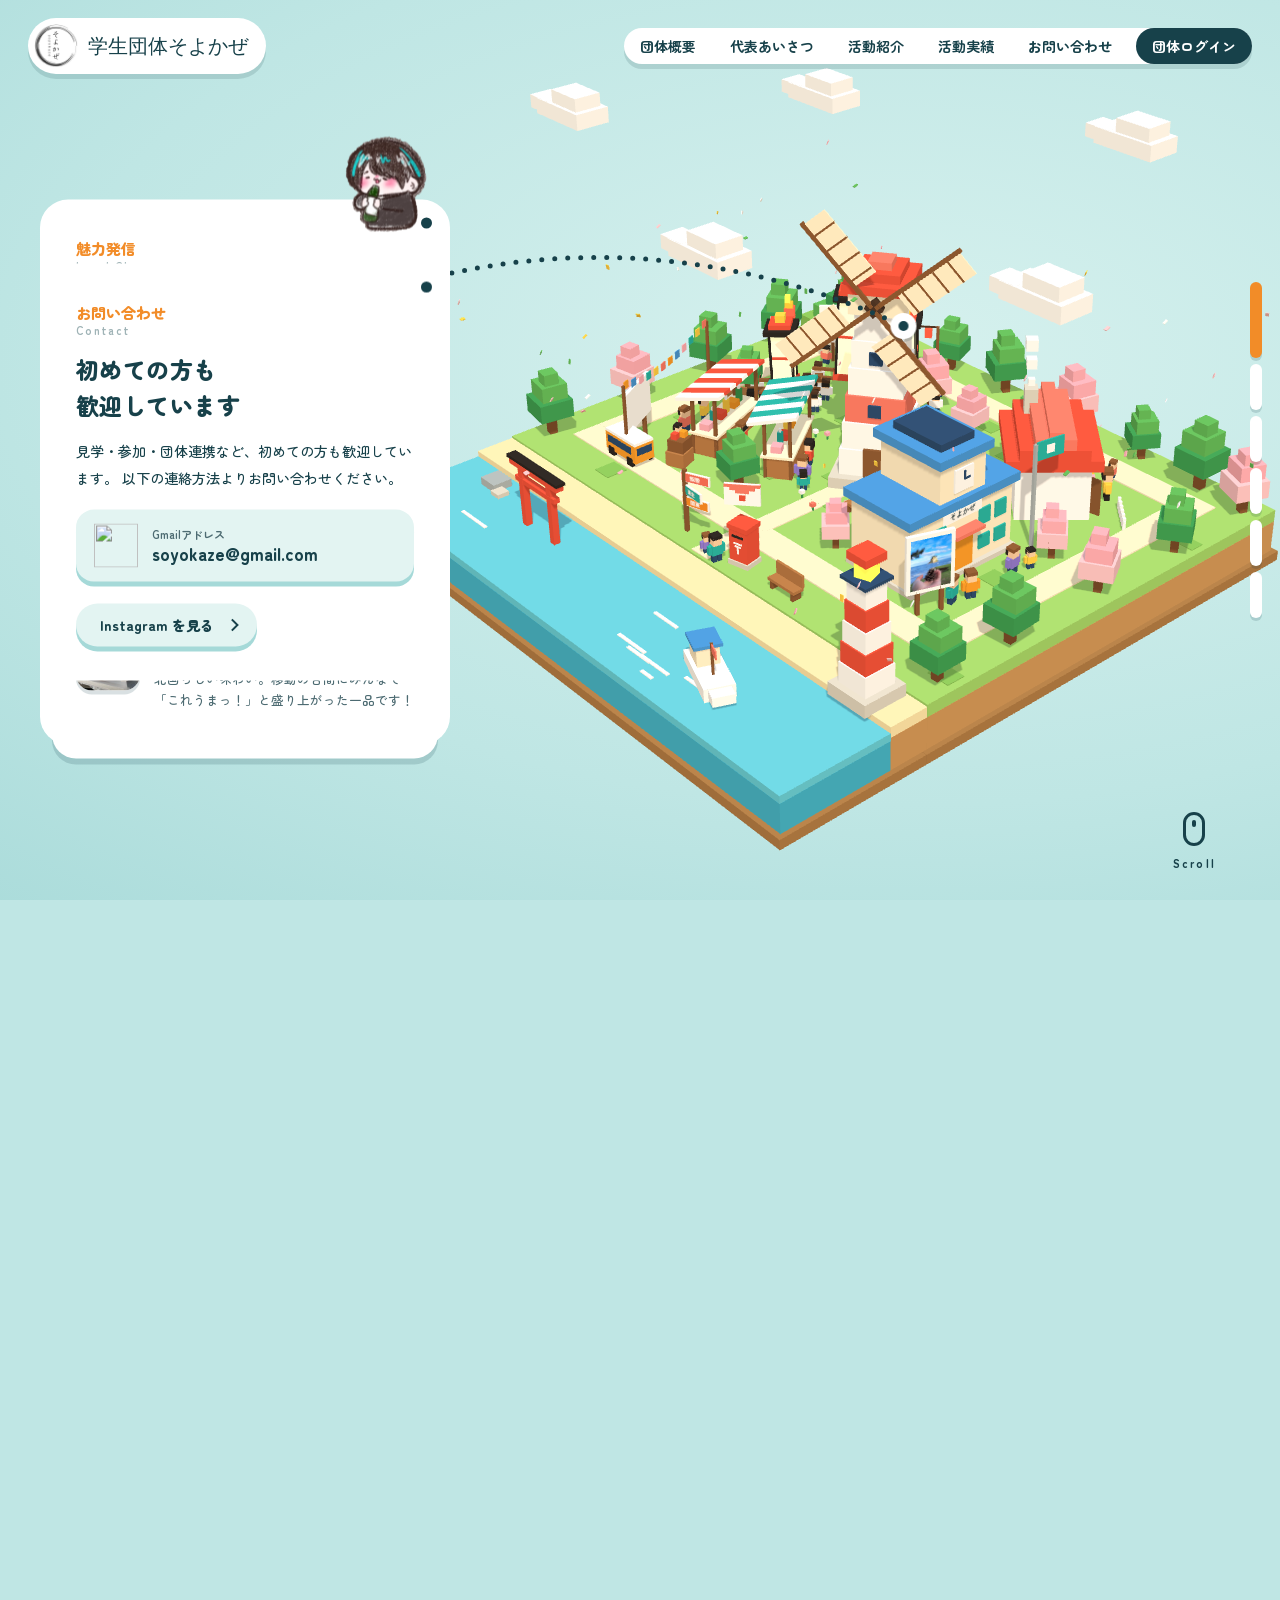
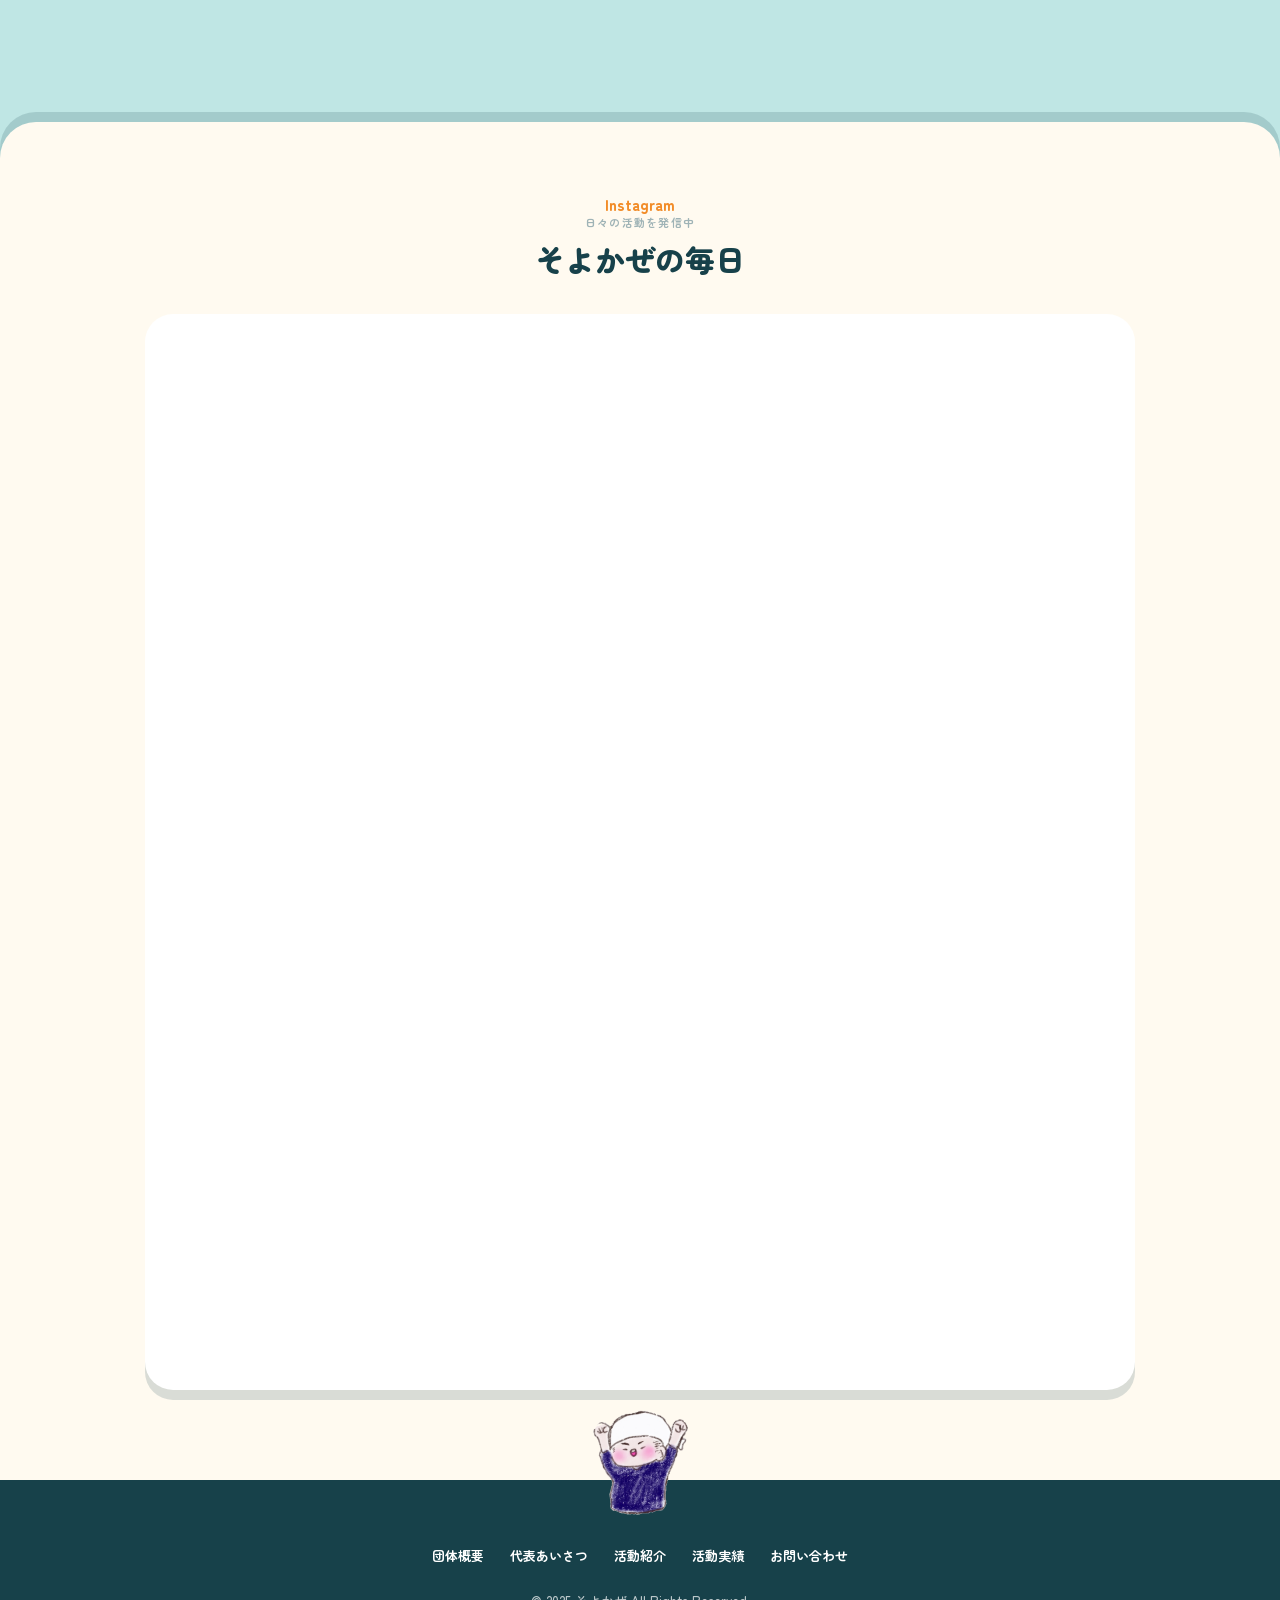
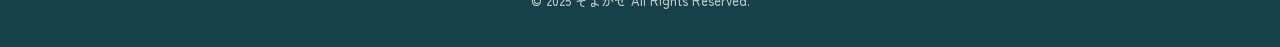
==== index.html @ c8d4e853 "トップページを立体の街（3D）に全面リニューアル - three.js でそよかぜの活動を表す島を作り、スクロールで街をめぐる構成に変更 - 共通ヘッダーを丸型メニューに変更し、下層フォルダでもリンク" ====
<!DOCTYPE html>
<html lang="ja">
<head>
  <meta charset="UTF-8">
  <meta name="viewport" content="width=device-width, initial-scale=1.0">
  <title>学生団体そよかぜ｜石巻・能登で活動する学生ボランティア団体</title>

  <!-- 検索結果に表示される説明文 -->
  <meta name="description" content="学生団体そよかぜは、宮城県石巻市・石川県能登町を中心に、地域の魅力発信や防災・子ども支援を行う学生ボランティア団体です。現地に行って考える活動を大切にしています。">
  <meta name="theme-color" content="#bfe6e4">

  <link rel="preconnect" href="https://fonts.googleapis.com">
  <link rel="preconnect" href="https://fonts.gstatic.com" crossorigin>
  <link href="https://fonts.googleapis.com/css2?family=Zen+Maru+Gothic:wght@500;700;900&display=swap" rel="stylesheet">

  <link rel="stylesheet" href="assets/css/sanitize.css">
  <link rel="stylesheet" href="assets/css/nav.css">
  <link rel="stylesheet" href="assets/css/home.css">

  <script type="application/ld+json">
  {
    "@context": "https://schema.org",
    "@type": "Organization",
    "name": "学生団体そよかぜ",
    "url": "http://soyokaze-hp.s3-website-ap-northeast-1.amazonaws.com/",
    "description": "能登町や石巻市で活動する学生ボランティア団体",
    "logo": "http://soyokaze-hp.s3-website-ap-northeast-1.amazonaws.com/assets/image/そよかぜマーク.jpg"
  }
  </script>
</head>
<body class="home">

  <div id="global-nav"></div>

  <!-- ▼ 立体の街をめぐるエリア。スクロールすると街が回り、カードが切り替わる ▼ -->
  <main class="journey" id="journey">
    <div class="stage" id="stage">

      <canvas class="stage-canvas" id="worldCanvas" aria-hidden="true"></canvas>

      <!-- カードと街をつなぐ点線 -->
      <svg class="stage-line" id="stageLine" aria-hidden="true"><path d=""/></svg>
      <span class="stage-spot" id="stageSpot" aria-hidden="true"></span>

      <div class="cards" id="cards">
        <!-- 1. ホーム -->
        <section class="panel is-active" id="home" data-label="ホーム">
          <img class="panel-illust" src="assets/image/thumb/illust1.png" alt="" width="360" height="298">
          <p class="panel-label">学生団体そよかぜ<span>Soyokaze</span></p>
          <h1 class="panel-title">ただいまと思える<br>場所を作る</h1>
          <p class="panel-text">
            宮城県石巻市・石川県能登町を中心に、地域の魅力発信や防災・子ども支援を行う学生ボランティア団体です。
            心地良いそよかぜを吹かすように、人と地域をやさしくつなぎます。
          </p>
          <div class="panel-actions">
            <a class="btn" href="#about" data-goto="1">街をめぐる</a>
            <a class="btn btn--ghost" href="#contact" data-goto="5">団体への支援をお願いいたします</a>
          </div>
        </section>

        <!-- 2. 団体概要 -->
        <section class="panel" id="about" data-label="団体概要">
          <p class="panel-label">団体概要<span>About</span></p>
          <h2 class="panel-title">人と地域を<br>やさしくつなぐ</h2>
          <ul class="mini-list">
            <li class="mini">
              <img src="assets/image/thumb/about1.jpg" alt="" width="320" height="320" loading="lazy">
              <div>
                <p class="mini-title">そよかぜとは？</p>
                <p class="mini-text">人と地域をやさしくつなぐ、学生主体のボランティア団体です。</p>
              </div>
            </li>
            <li class="mini">
              <img src="assets/image/thumb/about2.jpg" alt="" width="320" height="320" loading="lazy">
              <div>
                <p class="mini-title">活動エリア</p>
                <p class="mini-text">能登・東北を中心に、全国の地域と関東をつなぐ活動を行っています。</p>
              </div>
            </li>
            <li class="mini">
              <img src="assets/image/thumb/about3.jpg" alt="" width="320" height="320" loading="lazy">
              <div>
                <p class="mini-title">大切にしていること</p>
                <p class="mini-text">「楽しい」を起点に、防災や復興への関心につなげることを大切にしています。</p>
              </div>
            </li>
          </ul>
          <div class="panel-actions">
            <a class="btn" href="dantaigaiyou.html">団体概要ページへ</a>
          </div>
        </section>

        <!-- 3. 代表挨拶 -->
        <section class="panel" id="message" data-label="代表挨拶">
          <p class="panel-label">代表挨拶<span>Message</span></p>
          <div class="rep">
            <img class="rep-photo" src="assets/image/thumb/rep.jpg" alt="代表写真" width="360" height="360" loading="lazy">
            <h2 class="panel-title">真面目さ・楽しさ・<br>真剣さをモットーに</h2>
          </div>
          <p class="panel-text">
            こんにちは、そよかぜ代表のそよかぜ　たろうです。
            私たちは「真面目さ・楽しさ・真剣さ」をモットーに、宮城県石巻市と石川県能登町で復興・コミュニティ支援を行っています。
            メンバーの多くは学生で、卒業生もいます。
            団体の活動に参加してみたい、協力したい、関わってみたいなど、興味のある方、ご連絡お待ちしています！
          </p>
          <div class="panel-actions">
            <a class="btn" href="daihyou.html">代表挨拶ページへ</a>
          </div>
        </section>

        <!-- 4. 活動紹介 -->
        <section class="panel" id="activities" data-label="活動紹介">
          <p class="panel-label">活動紹介<span>Activities</span></p>
          <h2 class="panel-title">現地に行って、<br>いっしょに楽しむ</h2>
          <ul class="mini-list">
            <li class="mini">
              <img src="assets/image/thumb/act1.jpg" alt="" width="320" height="320" loading="lazy">
              <div>
                <p class="mini-meta"><span class="badge">物販</span>聖学院大学・2025.11.19</p>
                <p class="mini-text">サンタの格好をした学生と能登の支援品を販売しました。「うまいもん商店」は私たちが物販をする時に使っているお店の名前です。</p>
              </div>
            </li>
            <li class="mini">
              <img src="assets/image/thumb/act2.jpg" alt="" width="320" height="320" loading="lazy">
              <div>
                <p class="mini-meta"><span class="badge">つながり</span>能登・2025.07.4〜07.6</p>
                <p class="mini-text">あばれ祭り　美しく輝く切子たち</p>
              </div>
            </li>
            <li class="mini">
              <img src="assets/image/thumb/act3.jpg" alt="" width="320" height="320" loading="lazy">
              <div>
                <p class="mini-meta"><span class="badge">つながり</span>東京・2025.09.05</p>
                <p class="mini-text">東北スタディーツアーにて見学している様子。</p>
              </div>
            </li>
          </ul>
          <div class="panel-actions">
            <a class="btn" href="activites.html">活動紹介へ</a>
          </div>
        </section>

        <!-- 5. 魅力発信 -->
        <section class="panel" id="charm" data-label="魅力発信">
          <img class="panel-illust panel-illust--small" src="assets/image/thumb/illust6.png" alt="" width="297" height="360" loading="lazy">
          <p class="panel-label">魅力発信<span>Local&nbsp;Charm</span></p>
          <h2 class="panel-title">行ってみたくなる<br>地域の「うまいもん」</h2>
          <ul class="mini-list">
            <li class="mini">
              <img src="assets/image/thumb/charm1.jpg" alt="" width="320" height="320" loading="lazy">
              <div>
                <p class="mini-meta"><span class="badge">能登</span>2025年7月4日</p>
                <p class="mini-title">【美味しいお酒】竹葉 能登上撰</p>
                <p class="mini-text">やや甘口ながらキレが良く、ふっくらとした米の旨みが特徴です。</p>
              </div>
            </li>
            <li class="mini">
              <img src="assets/image/thumb/charm2.jpg" alt="" width="320" height="320" loading="lazy">
              <div>
                <p class="mini-meta"><span class="badge">能登</span>2025年7月6日</p>
                <p class="mini-title">【美味しいお菓子】能登の名物・ビーバー</p>
                <p class="mini-text">サクッと香ばしくて一度食べたら止まらない。遠征のたびについ買っちゃうお菓子です！</p>
              </div>
            </li>
            <li class="mini">
              <img src="assets/image/thumb/charm3.jpg" alt="" width="320" height="320" loading="lazy">
              <div>
                <p class="mini-meta"><span class="badge">東北</span>2025年2月22日</p>
                <p class="mini-title">【東北も美味い】サーモンとディルのピザ</p>
                <p class="mini-text">北国らしい味わい。移動の合間にみんなで「これうまっ！」と盛り上がった一品です！</p>
              </div>
            </li>
          </ul>
        </section>

        <!-- 6. お問い合わせ -->
        <section class="panel" id="contact" data-label="お問い合わせ">
          <p class="panel-label">お問い合わせ<span>Contact</span></p>
          <h2 class="panel-title">初めての方も<br>歓迎しています</h2>
          <p class="panel-text">
            見学・参加・団体連携など、初めての方も歓迎しています。
            以下の連絡方法よりお問い合わせください。
          </p>
          <a class="mail-card" href="mailto:soyokaze@gmail.com">
            <img src="assets/image/kkrn_icon_mail_11.svg" alt="" width="44" height="44">
            <span>
              <small>Gmailアドレス</small>
              <b>soyokaze@gmail.com</b>
            </span>
          </a>
          <div class="panel-actions">
            <a class="btn btn--ghost" href="#instagram">Instagram を見る</a>
          </div>
        </section>
      </div>

      <!-- 右端の進み具合 -->
      <nav class="progress" id="progress" aria-label="トップページ内の移動"></nav>

      <p class="scroll-hint" id="scrollHint" aria-hidden="true"><span></span>Scroll</p>
    </div>
  </main>
  <!-- ▲ 立体の街ここまで ▲ -->

  <section class="insta" id="instagram">
    <div class="insta-inner">
      <p class="panel-label">Instagram<span>日々の活動を発信中</span></p>
      <h2 class="insta-title">そよかぜの毎日</h2>
      <div class="insta-frame">
        <iframe src="https://snapwidget.com/embed/1113443"
          class="snapwidget-widget"
          allowtransparency="true"
          frameborder="0"
          scrolling="no"
          loading="lazy"
          title="Posts from Instagram"></iframe>
      </div>
    </div>
  </section>

  <footer class="site-footer">
    <img src="assets/image/thumb/illust4.png" alt="" width="329" height="360" loading="lazy">
    <ul>
      <li><a href="dantaigaiyou.html">団体概要</a></li>
      <li><a href="daihyou.html">代表あいさつ</a></li>
      <li><a href="activites.html">活動紹介</a></li>
      <li><a href="jisseki.html">活動実績</a></li>
      <li><a href="#contact">お問い合わせ</a></li>
    </ul>
    <p>© 2025 そよかぜ All Rights Reserved.</p>
  </footer>

  <script src="assets/js/nav-toggle.js"></script>
  <!-- nav.html を読み込んでから initNavToggle() を呼ぶ -->
  <script src="assets/js/nav-loader.js"></script>
  <script type="module" src="assets/js/home3d.js"></script>
</body>
</html>
---- assets/css/nav.css ----
/* ==========================
   共通ヘッダー（全ページ共通・nav.html）
   左：ロゴ　右：白い丸型メニュー（狭い画面ではmenuボタン）
   ========================== */

.header {
  position: fixed;
  top: 0;
  left: 0;
  width: 100%;
  display: flex;
  justify-content: space-between;
  align-items: center;
  gap: 16px;
  padding: 18px 28px;
  box-sizing: border-box;
  z-index: 900;
  pointer-events: none; /* ヘッダーの空白部分は下の要素を触れるように */
  font-family: "Zen Maru Gothic", "Hiragino Maru Gothic ProN", "Hiragino Sans", "Yu Gothic", "Meiryo", sans-serif;
}

.header > * {
  pointer-events: auto;
}

/* ---- ロゴ ---- */
.header-logo {
  margin: 0;
  font-size: 1rem;
  font-weight: normal;
}

.header-logo a {
  display: flex;
  align-items: center;
  gap: 10px;
  padding: 6px 18px 6px 6px;
  border-radius: 999px;
  background: #fff;
  color: #17414a;
  text-decoration: none;
  box-shadow: 0 5px 0 rgba(23, 65, 74, 0.14);
}

.header-logo img {
  width: 44px;
  height: 44px;
  border-radius: 50%;
  object-fit: cover;
  display: block;
  flex: 0 0 auto;
}

.header-logo .logo-text {
  display: inline-block;
  font-size: 20px;
  line-height: 1.1;
  white-space: nowrap;
}

/* ---- 丸型メニュー ---- */
.header-pill ul {
  display: flex;
  align-items: center;
  gap: 2px;
  margin: 0;
  padding: 7px 8px;
  list-style: none;
  border-radius: 999px;
  background: #fff;
  box-shadow: 0 5px 0 rgba(23, 65, 74, 0.14);
}

.header-pill a {
  display: block;
  padding: 11px 16px;
  border-radius: 999px;
  color: #17414a;
  font-size: 14px;
  font-weight: 700;
  line-height: 1;
  text-decoration: none;
  white-space: nowrap;
  transition: background-color 0.2s, color 0.2s;
}

.header-pill a:hover,
.header-pill a:focus-visible {
  background: #e3f4f2;
}

.header-pill .header-pill-login a {
  margin-left: 6px;
  background: #17414a;
  color: #fff;
}

.header-pill .header-pill-login a:hover,
.header-pill .header-pill-login a:focus-visible {
  background: #f28c28;
}

/* ---- menuボタン（狭い画面用） ---- */
.nav-toggle {
  display: none;
  align-items: center;
  gap: 10px;
  padding: 12px 18px;
  border: none;
  border-radius: 999px;
  background: #fff;
  color: #17414a;
  cursor: pointer;
  box-shadow: 0 5px 0 rgba(23, 65, 74, 0.14);
  font-family: inherit;
}

.nav-toggle-bars {
  display: grid;
  gap: 4px;
  width: 20px;
}

.nav-toggle-bars i {
  display: block;
  height: 3px;
  border-radius: 3px;
  background: currentColor;
}

.nav-toggle .menu {
  margin: 0;
  font-size: 14px;
  font-weight: 700;
  line-height: 1;
}

@media (max-width: 1020px) {
  .header-pill {
    display: none;
  }
  .nav-toggle {
    display: flex;
  }
}

@media (max-width: 600px) {
  .header {
    padding: 12px 14px;
  }
  .header-logo img {
    width: 36px;
    height: 36px;
  }
  .header-logo .logo-text {
    font-size: 17px;
  }
  .header-logo a {
    padding-right: 14px;
  }
}

/* ==========================
   サイドメニュー（右から出てくるナビ）
   ========================== */

.side-menu-backdrop {
  position: fixed;
  inset: 0;
  background: rgba(23, 65, 74, 0.35);
  opacity: 0;
  visibility: hidden;
  transition: opacity 0.3s, visibility 0.3s;
  z-index: 990;
}

.side-menu-backdrop.is-open {
  opacity: 1;
  visibility: visible;
}

.side-menu {
  position: fixed;
  top: 0;
  right: 0;
  width: 320px;
  max-width: 84%;
  height: 100vh;
  height: 100dvh;
  overflow-y: auto;
  background: #fff;
  color: #17414a;
  border-radius: 28px 0 0 28px;
  box-shadow: -8px 0 0 rgba(23, 65, 74, 0.12);
  transform: translateX(110%);
  visibility: hidden;
  transition: transform 0.35s cubic-bezier(0.2, 0.8, 0.2, 1), visibility 0.35s;
  z-index: 1000;
  padding: 22px 24px;
  box-sizing: border-box;
  font-family: "Zen Maru Gothic", "Hiragino Maru Gothic ProN", "Hiragino Sans", "Yu Gothic", "Meiryo", sans-serif;
}

.side-menu.is-open {
  transform: translateX(0);
  visibility: visible;
}

.side-menu-header {
  display: flex;
  justify-content: space-between;
  align-items: center;
  margin-bottom: 18px;
}

.side-menu-brand {
  display: flex;
  align-items: center;
  gap: 10px;
  font-weight: 700;
}

/* グローバルな img{width:100%} に勝つ */
.side-menu-brand img {
  width: 40px !important;
  height: 40px !important;
  border-radius: 50%;
  object-fit: cover;
  display: block;
  flex: 0 0 auto;
}

.side-close-btn {
  width: 40px;
  height: 40px;
  border: none;
  border-radius: 50%;
  background: #e3f4f2;
  color: #17414a;
  font-size: 22px;
  line-height: 1;
  cursor: pointer;
}

.side-menu-group {
  margin-bottom: 20px;
}

.side-menu-section-title {
  margin: 0 0 6px;
  font-size: 12px;
  font-weight: 700;
  letter-spacing: 0.08em;
  color: #f28c28;
}

.side-menu-group ul {
  list-style: none;
  padding: 0;
  margin: 0;
}

.side-menu-group a {
  display: block;
  padding: 11px 14px;
  border-radius: 14px;
  text-decoration: none;
  color: #17414a;
  font-size: 16px;
  font-weight: 700;
}

.side-menu-group a:hover,
.side-menu-group a:focus-visible {
  background: #e3f4f2;
}

/* ロゴの筆文字フォント */
@font-face {
  font-family: "KachoFuugetsuP";
  src: url("../fonts/katyoup/kacho-fugetsu-p.ttf") format("truetype");
  font-weight: normal;
  font-style: normal;
  font-display: swap;
}

.header-logo .logo-text {
  font-family: "KachoFuugetsuP", serif;
}
---- assets/css/home.css ----
/* ===================================================
   トップページ（立体の街）
   - .journey … スクロール量をつくる縦長の箱
   - .stage   … 画面に貼りつく舞台（3D＋カード）
   3D が使えない環境では、カードを縦に並べた普通のページとして表示します
   （html に .is-3d が付いたときだけ舞台モードになる）
   =================================================== */

:root {
  --sky: #bfe6e4;
  --sky-deep: #a5d9d8;
  --ink: #17414a;
  --ink-soft: #4d6b72;
  --accent: #f28c28;
  --accent-deep: #d9741a;
  --coral: #f2705b;
  --card: #ffffff;
  --mint: #e3f4f2;
  --shadow: rgba(23, 65, 74, 0.16);
  --card-w: 410px;
  --gutter: 40px;
}

html {
  scroll-behavior: smooth;
}

body.home {
  margin: 0;
  background: var(--sky);
  color: var(--ink);
  font-family: "Zen Maru Gothic", "Hiragino Maru Gothic ProN", "Hiragino Sans", "Yu Gothic", "Meiryo", sans-serif;
  font-weight: 500;
  line-height: 1.8;
  -webkit-font-smoothing: antialiased;
  overflow-x: hidden;
}

.home img {
  max-width: 100%;
  height: auto;
}

.home p,
.home h1,
.home h2,
.home ul {
  margin: 0;
  padding: 0;
}

.home ul {
  list-style: none;
}

/* ---------- 舞台 ---------- */

.journey {
  position: relative;
  padding: 110px 20px 40px;
}

.stage-canvas,
.stage-line,
.stage-spot,
.progress,
.scroll-hint {
  display: none;
}

.cards {
  display: grid;
  gap: 28px;
  max-width: 560px;
  margin: 0 auto;
}

/* ---------- カード ---------- */

.panel {
  position: relative;
  padding: 38px 36px 34px;
  border-radius: 28px;
  background: var(--card);
  box-shadow: 0 10px 0 var(--shadow);
  box-sizing: border-box;
}

.panel-label {
  display: flex;
  flex-direction: column;
  color: var(--accent);
  font-size: 15px;
  font-weight: 900;
  line-height: 1.4;
}

.panel-label span {
  color: #9fb3b6;
  font-size: 11px;
  font-weight: 700;
  letter-spacing: 0.12em;
}

.panel-title {
  margin-top: 14px !important;
  font-size: 23px;
  font-weight: 900;
  line-height: 1.55;
  letter-spacing: 0.02em;
}

.panel-text {
  margin-top: 14px !important;
  font-size: 14px;
  line-height: 1.95;
}

.panel-actions {
  display: flex;
  flex-wrap: wrap;
  gap: 10px;
  margin-top: 22px;
}

.panel-illust {
  position: absolute;
  top: -58px;
  right: 22px;
  width: 124px;
  pointer-events: none;
}

.panel-illust--small {
  top: -64px;
  width: 84px;
}

/* ボタン：下に厚みのある立体ボタン */
.btn {
  position: relative;
  display: inline-flex;
  align-items: center;
  gap: 14px;
  padding: 12px 20px 12px 24px;
  border-radius: 999px;
  background: var(--accent);
  color: #fff;
  font-size: 14px;
  font-weight: 900;
  line-height: 1.3;
  text-decoration: none;
  box-shadow: 0 5px 0 var(--accent-deep);
  transition: transform 0.15s, box-shadow 0.15s;
}

.btn::after {
  content: "";
  width: 7px;
  height: 7px;
  border-top: 2px solid currentColor;
  border-right: 2px solid currentColor;
  transform: rotate(45deg);
}

.btn:hover,
.btn:focus-visible {
  transform: translateY(3px);
  box-shadow: 0 2px 0 var(--accent-deep);
}

.btn--ghost {
  background: var(--mint);
  color: var(--ink);
  box-shadow: 0 5px 0 var(--sky-deep);
}

.btn--ghost:hover,
.btn--ghost:focus-visible {
  box-shadow: 0 2px 0 var(--sky-deep);
}

/* 写真つきの小さなリスト */
.mini-list {
  display: grid;
  gap: 12px;
  margin-top: 16px !important;
}

.mini {
  display: grid;
  grid-template-columns: 64px 1fr;
  gap: 14px;
  align-items: center;
}

.mini img {
  width: 64px;
  height: 64px;
  border-radius: 16px;
  object-fit: cover;
  display: block;
  box-shadow: 0 4px 0 var(--shadow);
}

.mini-title {
  font-size: 14px;
  font-weight: 900;
  line-height: 1.5;
}

.mini-text {
  font-size: 12.5px;
  line-height: 1.65;
  color: var(--ink-soft);
}

.mini-meta {
  display: flex;
  align-items: center;
  gap: 8px;
  font-size: 11.5px;
  font-weight: 700;
  color: var(--ink-soft);
  line-height: 1.5;
}

.badge {
  display: inline-block;
  padding: 2px 9px;
  border-radius: 999px;
  background: var(--coral);
  color: #fff;
  font-size: 11px;
  font-weight: 900;
  white-space: nowrap;
}

/* 代表挨拶 */
.rep {
  display: flex;
  align-items: center;
  gap: 16px;
  margin-top: 14px;
}

.rep .panel-title {
  margin-top: 0 !important;
  font-size: 20px;
}

.rep-photo {
  width: 84px;
  height: 84px;
  flex: 0 0 auto;
  border-radius: 50%;
  object-fit: cover;
  border: 4px solid var(--mint);
  box-shadow: 0 4px 0 var(--shadow);
}

/* メール */
.mail-card {
  display: flex;
  align-items: center;
  gap: 14px;
  margin-top: 18px;
  padding: 14px 18px;
  border-radius: 18px;
  background: var(--mint);
  color: var(--ink);
  text-decoration: none;
  box-shadow: 0 5px 0 var(--sky-deep);
  transition: transform 0.15s, box-shadow 0.15s;
}

.mail-card:hover,
.mail-card:focus-visible {
  transform: translateY(3px);
  box-shadow: 0 2px 0 var(--sky-deep);
}

.mail-card img {
  width: 44px;
  height: 44px;
  flex: 0 0 auto;
}

.mail-card span {
  display: flex;
  flex-direction: column;
  min-width: 0;
}

.mail-card small {
  font-size: 11px;
  font-weight: 700;
  color: var(--ink-soft);
  line-height: 1.4;
}

.mail-card b {
  font-size: 17px;
  font-weight: 900;
  line-height: 1.4;
  overflow-wrap: anywhere;
}

/* ===================================================
   3D が動いているとき（舞台モード）
   =================================================== */

.is-3d .journey {
  padding: 0;
  /* 高さは JS が「場面の数 × 画面の高さ」に設定 */
}

.is-3d .stage {
  position: sticky;
  top: 0;
  height: 100vh;
  height: 100svh;
  overflow: hidden;
  background:
    radial-gradient(120% 90% at 70% 40%, #d6f1ee 0%, var(--sky) 55%, var(--sky-deep) 100%);
}

.is-3d .stage-canvas {
  display: block;
  position: absolute;
  inset: 0;
  width: 100%;
  height: 100%;
  opacity: 0;
  transition: opacity 0.9s ease;
}

.is-3d.is-ready .stage-canvas {
  opacity: 1;
}

.is-3d .stage-line {
  display: block;
  position: absolute;
  inset: 0;
  width: 100%;
  height: 100%;
  pointer-events: none;
  overflow: visible;
}

.stage-line path {
  fill: none;
  stroke: var(--ink);
  stroke-width: 5;
  stroke-linecap: round;
  stroke-dasharray: 0 13;
}

.is-3d .stage-spot {
  display: block;
  position: absolute;
  left: 0;
  top: 0;
  width: 26px;
  height: 26px;
  margin: -13px 0 0 -13px;
  border-radius: 50%;
  background: #fff;
  box-shadow: 0 3px 0 var(--shadow);
  pointer-events: none;
  will-change: transform;
}

.stage-spot::after {
  content: "";
  position: absolute;
  inset: 8px;
  border-radius: 50%;
  background: var(--ink);
}

.stage-spot::before {
  content: "";
  position: absolute;
  inset: -8px;
  border-radius: 50%;
  border: 3px solid #fff;
  opacity: 0;
  animation: spot-ping 2.2s ease-out infinite;
}

@keyframes spot-ping {
  0% { transform: scale(0.6); opacity: 0.9; }
  100% { transform: scale(1.6); opacity: 0; }
}

/* カードを1か所に重ねて、今の場面だけ見せる */
.is-3d .cards {
  position: absolute;
  left: var(--gutter);
  top: 50%;
  width: var(--card-w);
  max-width: none;
  margin: 0;
  display: grid;
  grid-template-columns: minmax(0, 1fr);
  gap: 0;
  transform: translateY(-46%);
  z-index: 5;
}

/* カードの下に重なった紙と、点線が出る角の丸 */
.is-3d .panel::after {
  content: "";
  position: absolute;
  left: 12px;
  right: 12px;
  bottom: -14px;
  height: 40px;
  border-radius: 0 0 24px 24px;
  background: #fff;
  box-shadow: 0 6px 0 var(--shadow);
  z-index: -1;
}

.is-3d .panel::before {
  content: "";
  position: absolute;
  top: 18px;
  right: 18px;
  width: 11px;
  height: 11px;
  border-radius: 50%;
  background: var(--ink);
}

.is-3d .panel {
  grid-area: 1 / 1;
  min-width: 0;
  align-self: center;
  opacity: 0;
  visibility: hidden;
  transform: translateY(26px) scale(0.97);
  transition: opacity 0.35s ease, transform 0.45s cubic-bezier(0.2, 0.8, 0.2, 1), visibility 0.35s;
  box-shadow: none;
}

.is-3d .panel.is-active {
  opacity: 1;
  visibility: visible;
  transform: none;
  transition-delay: 0.12s;
}

/* 進み具合（右端） */
.is-3d .progress {
  display: flex;
  flex-direction: column;
  gap: 6px;
  position: absolute;
  right: 18px;
  top: 50%;
  transform: translateY(-50%);
  z-index: 6;
}

.progress button {
  position: relative;
  width: 12px;
  height: 46px;
  padding: 0;
  border: none;
  border-radius: 999px;
  background: #fff;
  cursor: pointer;
  box-shadow: 0 3px 0 var(--shadow);
  transition: background-color 0.3s, height 0.3s;
}

.progress button.is-active {
  height: 76px;
  background: var(--accent);
}

.progress button span {
  position: absolute;
  right: 22px;
  top: 50%;
  transform: translateY(-50%) translateX(6px);
  padding: 5px 12px;
  border-radius: 999px;
  background: var(--ink);
  color: #fff;
  font-family: inherit;
  font-size: 12px;
  font-weight: 700;
  line-height: 1.4;
  white-space: nowrap;
  opacity: 0;
  pointer-events: none;
  transition: opacity 0.2s, transform 0.2s;
}

.progress button:hover span,
.progress button:focus-visible span {
  opacity: 1;
  transform: translateY(-50%);
}

/* スクロールの合図 */
.is-3d .scroll-hint {
  display: flex;
  flex-direction: column;
  align-items: center;
  gap: 8px;
  position: absolute;
  right: 64px;
  bottom: 26px;
  margin: 0;
  color: var(--ink);
  font-size: 11px;
  font-weight: 900;
  letter-spacing: 0.2em;
  transition: opacity 0.4s;
}

.scroll-hint span {
  width: 22px;
  height: 34px;
  border: 3px solid var(--ink);
  border-radius: 14px;
  position: relative;
  box-sizing: border-box;
}

.scroll-hint span::after {
  content: "";
  position: absolute;
  left: 50%;
  top: 5px;
  width: 4px;
  height: 7px;
  margin-left: -2px;
  border-radius: 2px;
  background: var(--ink);
  animation: hint-wheel 1.6s ease-in-out infinite;
}

@keyframes hint-wheel {
  0% { transform: translateY(0); opacity: 1; }
  70% { transform: translateY(10px); opacity: 0; }
  100% { transform: translateY(0); opacity: 0; }
}

.scroll-hint.is-hidden {
  opacity: 0;
}

/* 高さの低いパソコン画面 */
@media (min-width: 821px) and (max-height: 760px) {
  .is-3d .panel {
    padding: 28px 30px 26px;
  }
  .is-3d .panel-title {
    font-size: 20px;
    margin-top: 8px !important;
  }
  .is-3d .mini-list {
    gap: 9px;
    margin-top: 12px !important;
  }
  .is-3d .mini {
    grid-template-columns: 54px 1fr;
  }
  .is-3d .mini img {
    width: 54px;
    height: 54px;
  }
  .is-3d .panel-text {
    font-size: 13px;
    line-height: 1.8;
    margin-top: 10px !important;
  }
  .is-3d .panel-actions {
    margin-top: 16px;
  }
  .is-3d .cards {
    transform: translateY(-44%);
  }
}

/* ---------- スマホ・タブレット：カードは画面の下に ---------- */
@media (max-width: 820px) {
  .is-3d .cards {
    left: 12px;
    right: 12px;
    top: auto;
    bottom: 26px;
    width: auto;
    transform: none;
  }

  .is-3d .panel::after {
    bottom: -10px;
    height: 30px;
  }

  .is-3d .panel {
    align-self: end;
    padding: 20px 20px 18px;
    border-radius: 22px;
  }

  .is-3d .panel-label {
    flex-direction: row;
    align-items: baseline;
    gap: 8px;
    font-size: 13px;
  }

  .is-3d .panel-title {
    margin-top: 6px !important;
    font-size: 18px;
    line-height: 1.45;
  }

  .is-3d .panel-title br {
    display: none;
  }

  .is-3d .panel-text {
    margin-top: 8px !important;
    font-size: 12.5px;
    line-height: 1.75;
  }

  .is-3d .panel-actions {
    margin-top: 12px;
  }

  .is-3d .btn {
    padding: 10px 16px 10px 18px;
    font-size: 13px;
  }

  .is-3d .panel-illust {
    top: -50px;
    right: 14px;
    width: 86px;
  }

  .is-3d .panel-illust--small {
    width: 60px;
    top: -52px;
  }

  /* リストは横にめくる形にして高さを抑える */
  .is-3d .mini-list {
    display: flex;
    gap: 10px;
    margin: 10px -20px 0 !important;
    padding: 0 20px 6px;
    overflow-x: auto;
    scroll-snap-type: x mandatory;
    scrollbar-width: none;
  }

  .is-3d .mini-list::-webkit-scrollbar {
    display: none;
  }

  .is-3d .mini {
    flex: 0 0 84%;
    grid-template-columns: 56px 1fr;
    gap: 12px;
    padding: 10px 12px;
    border-radius: 16px;
    background: var(--mint);
    scroll-snap-align: center;
    box-sizing: border-box;
  }

  .is-3d .mini img {
    width: 56px;
    height: 56px;
    border-radius: 12px;
    box-shadow: none;
  }

  .is-3d .rep {
    margin-top: 8px;
    gap: 12px;
  }

  .is-3d .rep .panel-title {
    font-size: 16px;
  }

  .is-3d .rep-photo {
    width: 56px;
    height: 56px;
    border-width: 3px;
  }

  .is-3d .mail-card {
    margin-top: 10px;
    padding: 10px 14px;
  }

  .is-3d .mail-card img {
    width: 34px;
    height: 34px;
  }

  .is-3d .mail-card b {
    font-size: 15px;
  }

  .is-3d .progress {
    right: 8px;
    top: 84px;
    transform: none;
    gap: 5px;
  }

  .progress button {
    width: 8px;
    height: 26px;
  }

  .progress button.is-active {
    height: 44px;
  }

  .progress button span {
    display: none;
  }

  .is-3d .scroll-hint {
    display: none;
  }

  .stage-line path {
    stroke-width: 4;
    stroke-dasharray: 0 11;
  }
}

/* ===================================================
   Instagram とフッター（街の下に続く部分）
   =================================================== */

.insta {
  position: relative;
  z-index: 2;
  margin-top: -28px;
  padding: 72px 20px 90px;
  border-radius: 36px 36px 0 0;
  background: #fffaf0;
  box-shadow: 0 -10px 0 var(--shadow);
}

.insta-inner {
  max-width: 990px;
  margin: 0 auto;
}

.insta .panel-label {
  align-items: center;
  text-align: center;
}

.insta-title {
  margin-top: 8px !important;
  text-align: center;
  font-size: 30px;
  font-weight: 900;
  line-height: 1.4;
}

.insta-frame {
  margin-top: 34px;
  padding: 14px;
  border-radius: 28px;
  background: #fff;
  box-shadow: 0 10px 0 var(--shadow);
}

.insta-frame iframe {
  display: block;
  width: 100%;
  aspect-ratio: 990 / 1078;
  border: none;
  overflow: hidden;
  border-radius: 16px;
}

.site-footer {
  position: relative;
  z-index: 2;
  padding: 64px 20px 34px;
  background: var(--ink);
  color: #fff;
  text-align: center;
  font-size: 13px;
}

.site-footer img {
  position: absolute;
  top: -70px;
  left: 50%;
  width: 96px;
  margin-left: -48px;
}

.site-footer ul {
  display: flex;
  flex-wrap: wrap;
  justify-content: center;
  gap: 6px 26px;
  margin-bottom: 22px;
}

.site-footer a {
  color: #fff;
  font-weight: 700;
  text-decoration: none;
}

.site-footer a:hover,
.site-footer a:focus-visible {
  color: #ffd27a;
}

.site-footer p {
  opacity: 0.7;
}

@media (prefers-reduced-motion: reduce) {
  html {
    scroll-behavior: auto;
  }
  .stage-spot::before,
  .scroll-hint span::after {
    animation: none;
  }
  .is-3d .panel {
    transition: opacity 0.2s, visibility 0.2s;
    transform: none;
  }
}
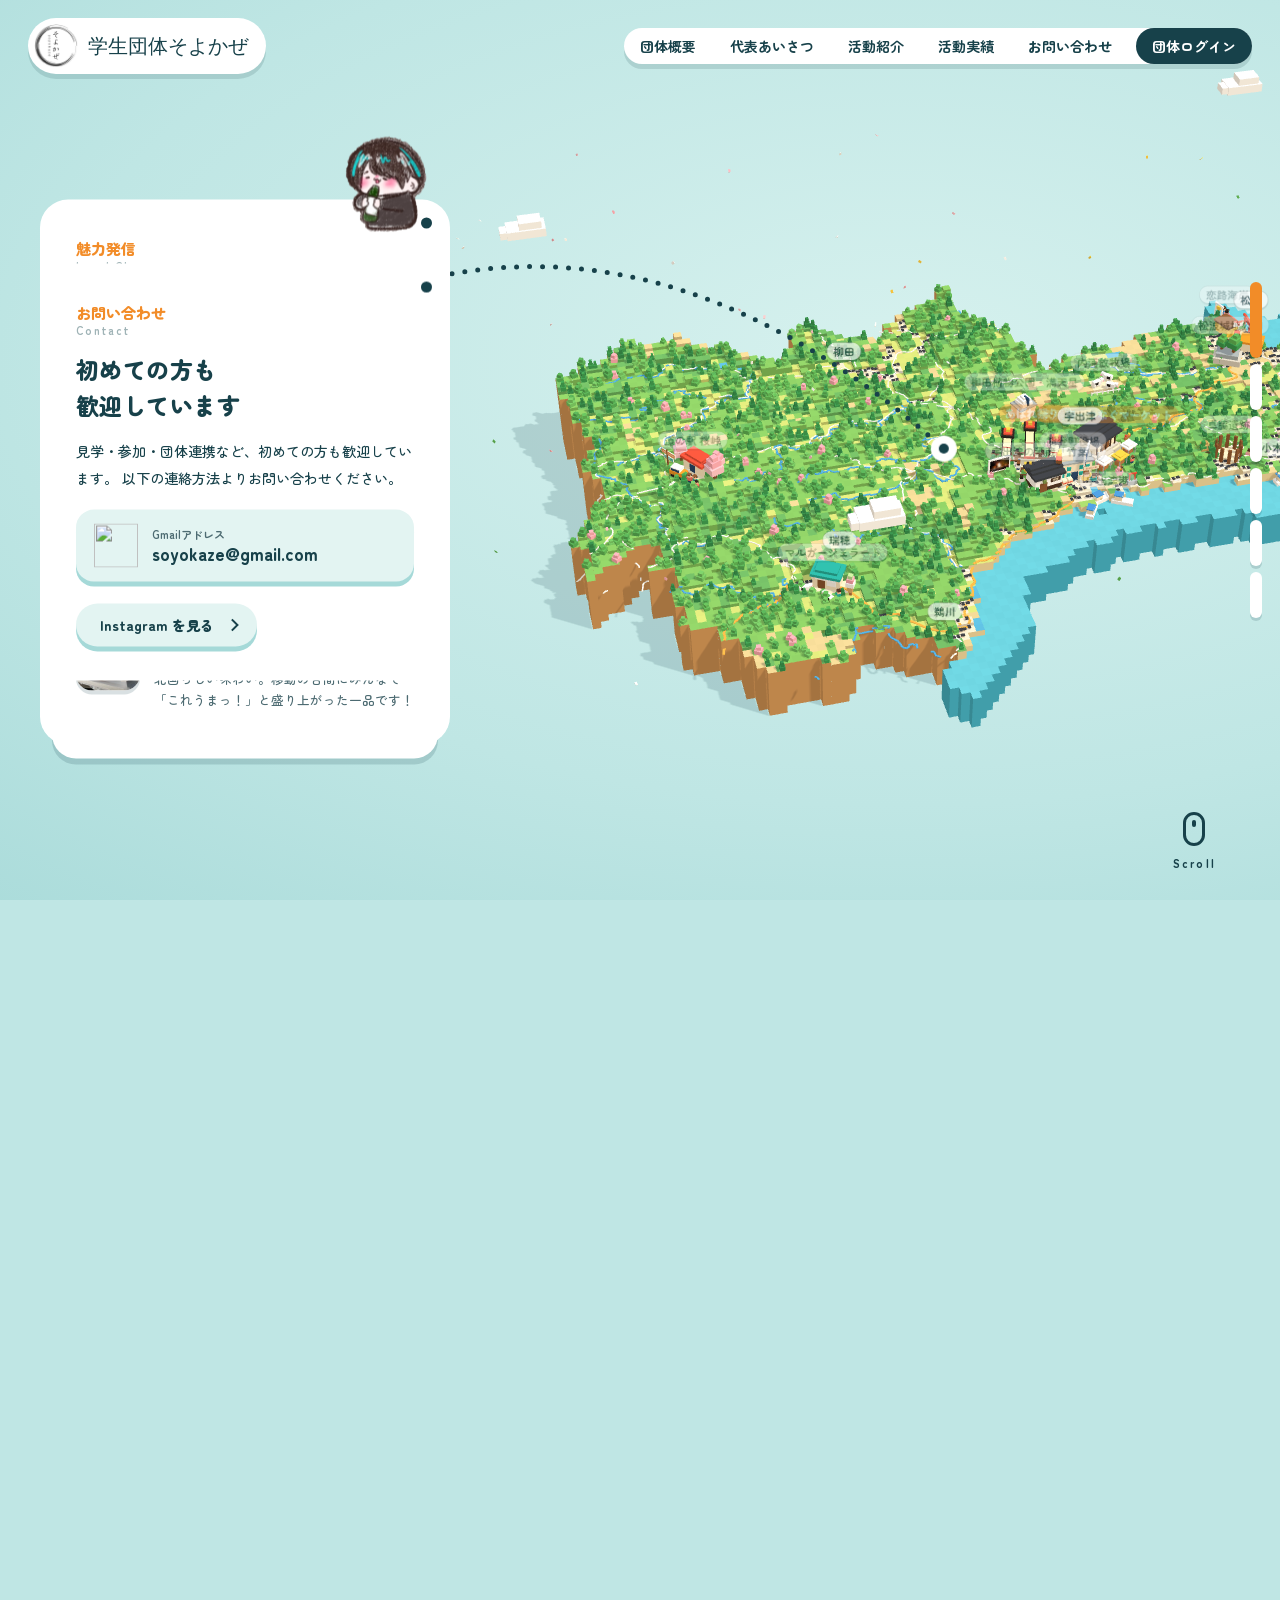
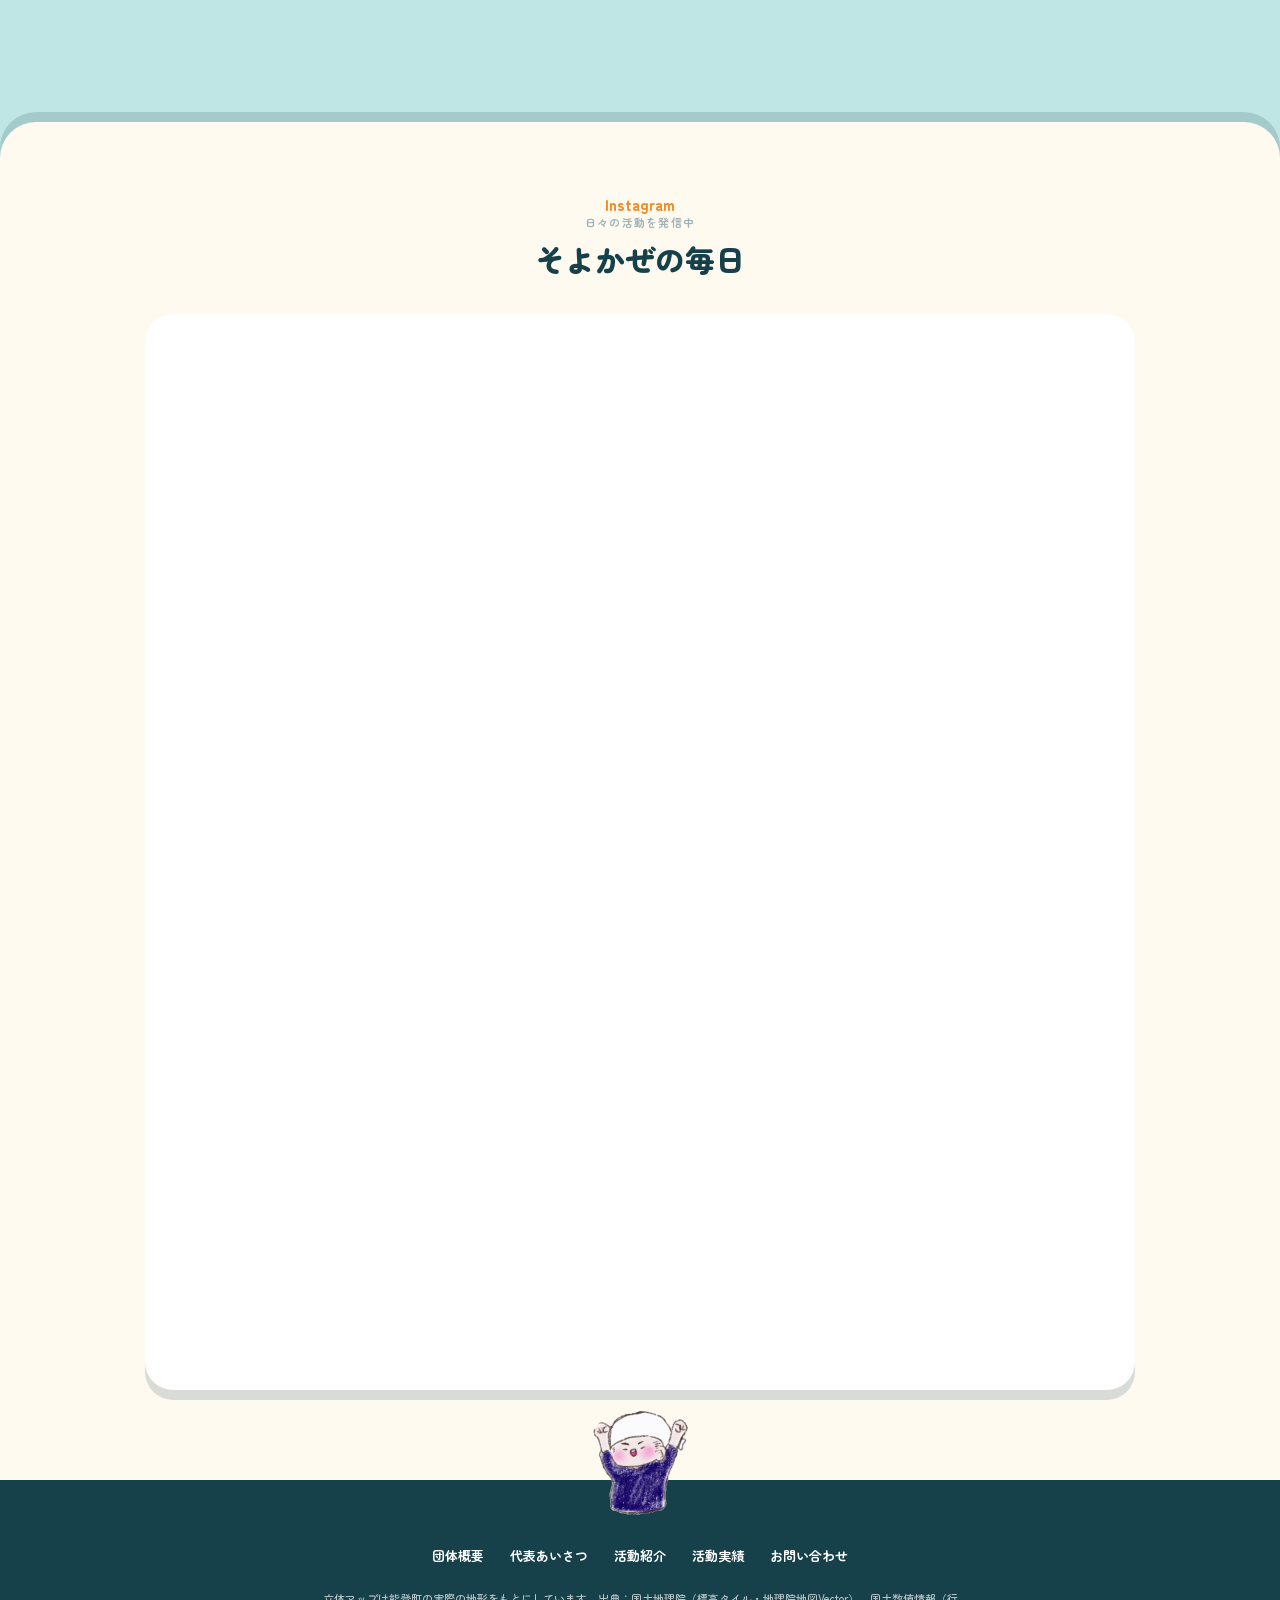
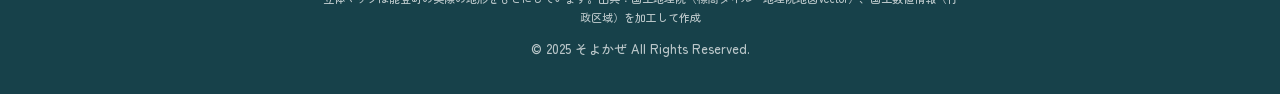
==== commit 889d73f4: "立体マップを能登町の実際の形に作り直し - 町の輪郭・標高・森や田畑・集落・国道と県道・川を公開地図データから生成（tools/build-noto-data.py） - 名所とそよかぜの活動場所を実" ====
--- a/index.html
+++ b/index.html
@@ -32,7 +32,7 @@
 
   <div id="global-nav"></div>
 
-  <!-- ▼ 立体の街をめぐるエリア。スクロールすると街が回り、カードが切り替わる ▼ -->
+  <!-- ▼ 能登町の立体マップをめぐるエリア。スクロールすると町が回り、カードが切り替わる ▼ -->
   <main class="journey" id="journey">
     <div class="stage" id="stage">
 
@@ -53,7 +53,7 @@
             心地良いそよかぜを吹かすように、人と地域をやさしくつなぎます。
           </p>
           <div class="panel-actions">
-            <a class="btn" href="#about" data-goto="1">街をめぐる</a>
+            <a class="btn" href="#about" data-goto="1">能登町をめぐる</a>
             <a class="btn btn--ghost" href="#contact" data-goto="5">団体への支援をお願いいたします</a>
           </div>
         </section>
@@ -227,6 +227,7 @@
       <li><a href="jisseki.html">活動実績</a></li>
       <li><a href="#contact">お問い合わせ</a></li>
     </ul>
+    <p class="map-credit">立体マップは能登町の実際の地形をもとにしています。出典：国土地理院（標高タイル・地理院地図Vector）、国土数値情報（行政区域）を加工して作成</p>
     <p>© 2025 そよかぜ All Rights Reserved.</p>
   </footer>
 
--- a/assets/css/home.css
+++ b/assets/css/home.css
@@ -837,6 +837,13 @@
   opacity: 0.7;
 }
 
+.site-footer .map-credit {
+  max-width: 640px;
+  margin: 0 auto 10px;
+  font-size: 11px;
+  line-height: 1.7;
+}
+
 @media (prefers-reduced-motion: reduce) {
   html {
     scroll-behavior: auto;
